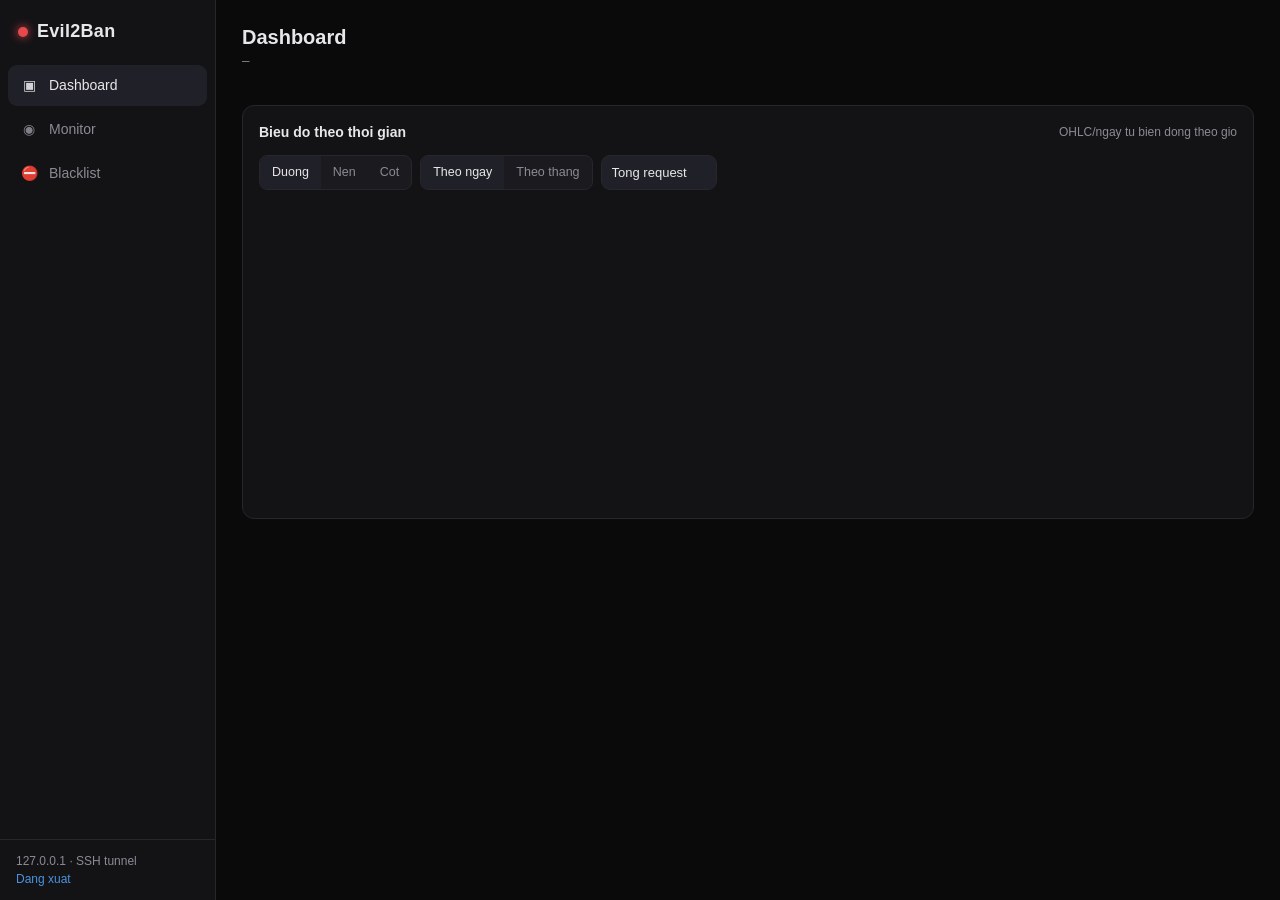
==== src/evil2ban/static/index.html @ d13e17ee "Evil2Ban 1.0.0 — phat hien & chan brute-force/scan, dashboard localhost Kien truc SOLID/OOP: - core:" ====
<!doctype html>
<html lang="vi">
<head>
<meta charset="utf-8">
<meta name="viewport" content="width=device-width,initial-scale=1">
<title>Evil2Ban</title>
<link rel="icon" href="data:image/svg+xml,<svg xmlns='http://www.w3.org/2000/svg' viewBox='0 0 100 100'><circle cx='50' cy='50' r='42' fill='%23e5484d'/></svg>">
<link rel="stylesheet" href="css/style.css">
</head>
<body>
<div id="app">
  <!-- sidebar -->
  <aside class="sidebar">
    <div class="brand"><span class="dot"></span><span>Evil2Ban</span></div>
    <nav class="nav">
      <button data-v="dashboard" class="active"><span class="ico">▣</span><span class="txt">Dashboard</span></button>
      <button data-v="monitor"><span class="ico">◉</span><span class="txt">Monitor</span></button>
      <button data-v="blacklist"><span class="ico">⛔</span><span class="txt">Blacklist</span></button>
    </nav>
    <div class="side-foot">
      <div>127.0.0.1 · SSH tunnel</div>
      <button id="logout">Dang xuat</button>
    </div>
  </aside>

  <!-- main -->
  <main class="main">
    <div class="topbar">
      <div>
        <h1 id="title">Dashboard</h1>
        <div class="meta" id="meta">—</div>
      </div>
    </div>

    <!-- DASHBOARD -->
    <section id="view-dashboard" class="view">
      <div class="grid stats" id="stats"></div>
      <div class="card" style="margin-top:16px">
        <div class="panel-title">Bieu do theo thoi gian
          <span class="hint">OHLC/ngay tu bien dong theo gio</span>
        </div>
        <div class="chart-controls">
          <div class="seg" id="chart-type">
            <button data-t="line" class="active">Duong</button>
            <button data-t="candles">Nen</button>
            <button data-t="bars">Cot</button>
          </div>
          <div class="seg" id="chart-gran">
            <button data-g="daily" class="active">Theo ngay</button>
            <button data-g="monthly">Theo thang</button>
          </div>
          <select id="chart-metric" class="btn" style="padding:7px 10px">
            <option value="requests">Tong request</option>
            <option value="errors404">Loi 404</option>
            <option value="scanners">Scanner</option>
            <option value="ssh_failed">SSH brute-force</option>
            <option value="bans">So IP bi chan</option>
          </select>
        </div>
        <div class="chart-wrap"><canvas id="chart"></canvas></div>
      </div>
    </section>

    <!-- MONITOR -->
    <section id="view-monitor" class="view hidden">
      <div class="grid" style="grid-template-columns:1fr 1fr">
        <div class="card"><div class="panel-title">SSH brute-force (6h)</div><div id="mon-ssh"></div></div>
        <div class="card"><div class="panel-title">User bi thu nhieu nhat</div><div id="mon-users"></div></div>
        <div class="card"><div class="panel-title">Top traffic (IP that, ngoai CF)</div><div id="mon-traffic"></div></div>
        <div class="card"><div class="panel-title">Top User-Agent</div><div id="mon-ua"></div></div>
      </div>
      <div class="card" style="margin-top:14px">
        <div class="panel-title">Phan loai</div>
        <div style="margin-bottom:10px">Thiet bi: <span id="mon-dev"></span></div>
        <div>Status: <span id="mon-status"></span></div>
      </div>
      <div class="card" style="margin-top:14px"><div class="panel-title">Nhat ky su kien</div><div id="mon-events"></div></div>
    </section>

    <!-- BLACKLIST -->
    <section id="view-blacklist" class="view hidden">
      <div class="card">
        <div class="panel-title">IP dang bi chan (fail2ban)</div>
        <div class="toolbar">
          <div class="search"><input type="text" id="bl-search" placeholder="Tim IP hoac quoc gia…"></div>
        </div>
        <div class="bulkbar" id="bl-bulk"></div>
        <div id="bl-table"></div>
        <div class="pager" id="bl-pager"></div>
      </div>

      <div class="card" style="margin-top:14px">
        <div class="panel-title">IP nghi van (chua chan) — co the chan nhanh</div>
        <div class="bulkbar" id="su-bulk"></div>
        <div id="su-table"></div>
      </div>

      <div class="card" style="margin-top:14px">
        <div class="panel-title">Whitelist (khong bao gio bi chan)
          <span class="hint">owner + dai Cloudflare</span></div>
        <div class="toolbar">
          <div class="search"><input type="text" id="wl-input" placeholder="Them IP hoac CIDR cua ban…"></div>
          <button class="btn primary" id="wl-add">Them</button>
        </div>
        <div id="wl-table"></div>
      </div>
    </section>
  </main>
</div>

<!-- login -->
<div id="login" class="login-mask hidden">
  <form class="login-box" id="login-form">
    <h2><span class="dot" style="width:12px;height:12px;border-radius:50%;background:var(--accent);display:inline-block"></span> Evil2Ban</h2>
    <p>Dang nhap de quan ly</p>
    <label>Tai khoan</label>
    <input type="text" id="lg-user" autocomplete="username">
    <label>Mat khau</label>
    <input type="password" id="lg-pass" autocomplete="current-password">
    <div class="login-err" id="lg-err"></div>
    <div class="row">
      <button type="button" class="side-foot" id="lg-reset" style="all:unset;cursor:pointer;color:var(--accent2);font-size:12.5px">Quen mat khau?</button>
      <button type="submit" class="btn primary">Dang nhap</button>
    </div>
  </form>
</div>

<script src="js/charts.js"></script>
<script src="js/app.js"></script>
</body>
</html>
---- src/evil2ban/static/css/style.css ----
/* Evil2Ban — dashboard localhost. Dark, shadcn-style. Khong phu thuoc CDN. */
:root{
  --bg:#0a0a0b; --panel:#131316; --panel2:#1a1a1f; --border:#26262c;
  --fg:#e7e7ea; --muted:#8b8b94; --accent:#e5484d; --accent2:#4993e0;
  --ok:#30a46c; --warn:#f5a524; --chip:#202028;
  --radius:12px; --mono:ui-monospace,SFMono-Regular,Menlo,Consolas,monospace;
}
*{box-sizing:border-box}
html,body{margin:0;height:100%}
body{background:var(--bg);color:var(--fg);
  font:14px/1.5 -apple-system,BlinkMacSystemFont,"Segoe UI",Roboto,Helvetica,Arial,sans-serif}
a{color:var(--accent2);text-decoration:none}
.hidden{display:none!important}

/* ---------- layout ---------- */
#app{display:flex;min-height:100vh}
.sidebar{width:216px;background:var(--panel);border-right:1px solid var(--border);
  display:flex;flex-direction:column;position:sticky;top:0;height:100vh}
.brand{padding:18px 18px 12px;font-weight:700;font-size:18px;letter-spacing:.3px;
  display:flex;align-items:center;gap:9px}
.brand .dot{width:10px;height:10px;border-radius:50%;background:var(--accent);
  box-shadow:0 0 10px var(--accent)}
.nav{padding:8px;display:flex;flex-direction:column;gap:3px;flex:1}
.nav button{all:unset;cursor:pointer;display:flex;align-items:center;gap:11px;
  padding:10px 12px;border-radius:9px;color:var(--muted);font-weight:500}
.nav button:hover{background:var(--panel2);color:var(--fg)}
.nav button.active{background:var(--chip);color:var(--fg)}
.nav .ico{width:18px;text-align:center;opacity:.9}
.side-foot{padding:12px 16px;border-top:1px solid var(--border);
  font-size:12px;color:var(--muted)}
.side-foot button{all:unset;cursor:pointer;color:var(--accent2);font-size:12px}

.main{flex:1;min-width:0;padding:22px 26px 60px}
.topbar{display:flex;align-items:center;justify-content:space-between;
  margin-bottom:18px;flex-wrap:wrap;gap:10px}
.topbar h1{font-size:20px;margin:0;font-weight:650}
.topbar .meta{color:var(--muted);font-size:12.5px;font-family:var(--mono)}
.btn{all:unset;cursor:pointer;background:var(--chip);border:1px solid var(--border);
  padding:7px 13px;border-radius:9px;color:var(--fg);font-size:13px;font-weight:500}
.btn:hover{border-color:#3a3a44}
.btn.primary{background:var(--accent);border-color:var(--accent);color:#fff}
.btn.danger{background:#2a1416;border-color:#5a2227;color:#ff9b9f}
.btn.ok{background:#102a1d;border-color:#1f5a3c;color:#7fe0ad}
.btn:disabled{opacity:.45;cursor:not-allowed}
.btn.sm{padding:4px 9px;font-size:12px}

/* ---------- cards ---------- */
.grid{display:grid;gap:14px}
.stats{grid-template-columns:repeat(auto-fit,minmax(150px,1fr))}
.card{background:var(--panel);border:1px solid var(--border);border-radius:var(--radius);
  padding:16px}
.stat .label{color:var(--muted);font-size:12px;text-transform:uppercase;
  letter-spacing:.5px}
.stat .value{font-size:28px;font-weight:700;margin-top:6px;font-family:var(--mono)}
.stat .sub{color:var(--muted);font-size:12px;margin-top:2px}
.stat.alert .value{color:var(--accent)}
.stat.warn .value{color:var(--warn)}

.panel-title{font-weight:600;font-size:14px;margin:0 0 12px;display:flex;
  align-items:center;justify-content:space-between;gap:10px}
.panel-title .hint{color:var(--muted);font-weight:400;font-size:12px}

/* ---------- charts ---------- */
.chart-controls{display:flex;gap:8px;flex-wrap:wrap;margin-bottom:12px}
.seg{display:inline-flex;background:var(--panel2);border:1px solid var(--border);
  border-radius:8px;overflow:hidden}
.seg button{all:unset;cursor:pointer;padding:6px 12px;font-size:12.5px;color:var(--muted)}
.seg button.active{background:var(--chip);color:var(--fg)}
.chart-wrap{position:relative;width:100%;height:300px}
canvas{display:block;width:100%;height:100%}
.chart-tip{position:absolute;pointer-events:none;background:#000d;border:1px solid var(--border);
  padding:6px 9px;border-radius:7px;font-size:12px;font-family:var(--mono);
  color:var(--fg);transform:translate(-50%,-115%);white-space:nowrap;z-index:5}

/* ---------- tables ---------- */
.toolbar{display:flex;gap:10px;align-items:center;margin-bottom:12px;flex-wrap:wrap}
.search{flex:1;min-width:180px}
input[type=text],input[type=password]{all:unset;background:var(--panel2);
  border:1px solid var(--border);border-radius:9px;padding:8px 12px;color:var(--fg);
  width:100%;font-size:13px}
input:focus{border-color:var(--accent2)}
table{width:100%;border-collapse:collapse;font-size:13px}
th,td{text-align:left;padding:9px 10px;border-bottom:1px solid var(--border)}
th{color:var(--muted);font-weight:600;font-size:11.5px;text-transform:uppercase;
  letter-spacing:.4px;position:sticky;top:0;background:var(--panel)}
tbody tr:hover{background:var(--panel2)}
td.ip{font-family:var(--mono)}
.tag{display:inline-block;padding:2px 8px;border-radius:20px;font-size:11px;
  background:var(--chip);color:var(--muted)}
.tag.red{background:#2a1416;color:#ff9b9f}
.tag.grn{background:#102a1d;color:#7fe0ad}
.tag.cf{background:#2a2410;color:#f5c872}
.pager{display:flex;gap:8px;align-items:center;justify-content:flex-end;
  margin-top:12px;color:var(--muted);font-size:13px}
.checkbox{width:16px;height:16px;accent-color:var(--accent)}
.bulkbar{display:flex;gap:9px;align-items:center;padding:10px 12px;background:var(--panel2);
  border:1px solid var(--border);border-radius:9px;margin-bottom:12px}

/* ---------- login ---------- */
.login-mask{position:fixed;inset:0;background:#060607ee;display:flex;
  align-items:center;justify-content:center;z-index:50}
.login-box{width:340px;background:var(--panel);border:1px solid var(--border);
  border-radius:16px;padding:26px}
.login-box h2{margin:0 0 4px;display:flex;align-items:center;gap:9px}
.login-box p{color:var(--muted);margin:0 0 18px;font-size:13px}
.login-box label{display:block;color:var(--muted);font-size:12px;margin:12px 0 5px}
.login-err{color:var(--accent);font-size:12.5px;margin-top:10px;min-height:16px}
.login-box .row{display:flex;justify-content:space-between;align-items:center;margin-top:18px}
.toast{position:fixed;right:20px;bottom:20px;background:var(--panel);
  border:1px solid var(--border);border-left:3px solid var(--ok);border-radius:10px;
  padding:12px 16px;z-index:60;max-width:360px;font-size:13px;box-shadow:0 8px 30px #000a}
.toast.err{border-left-color:var(--accent)}
@media(max-width:760px){
  .sidebar{width:60px}.brand span,.nav button span.txt,.side-foot{display:none}
  .main{padding:16px}
}
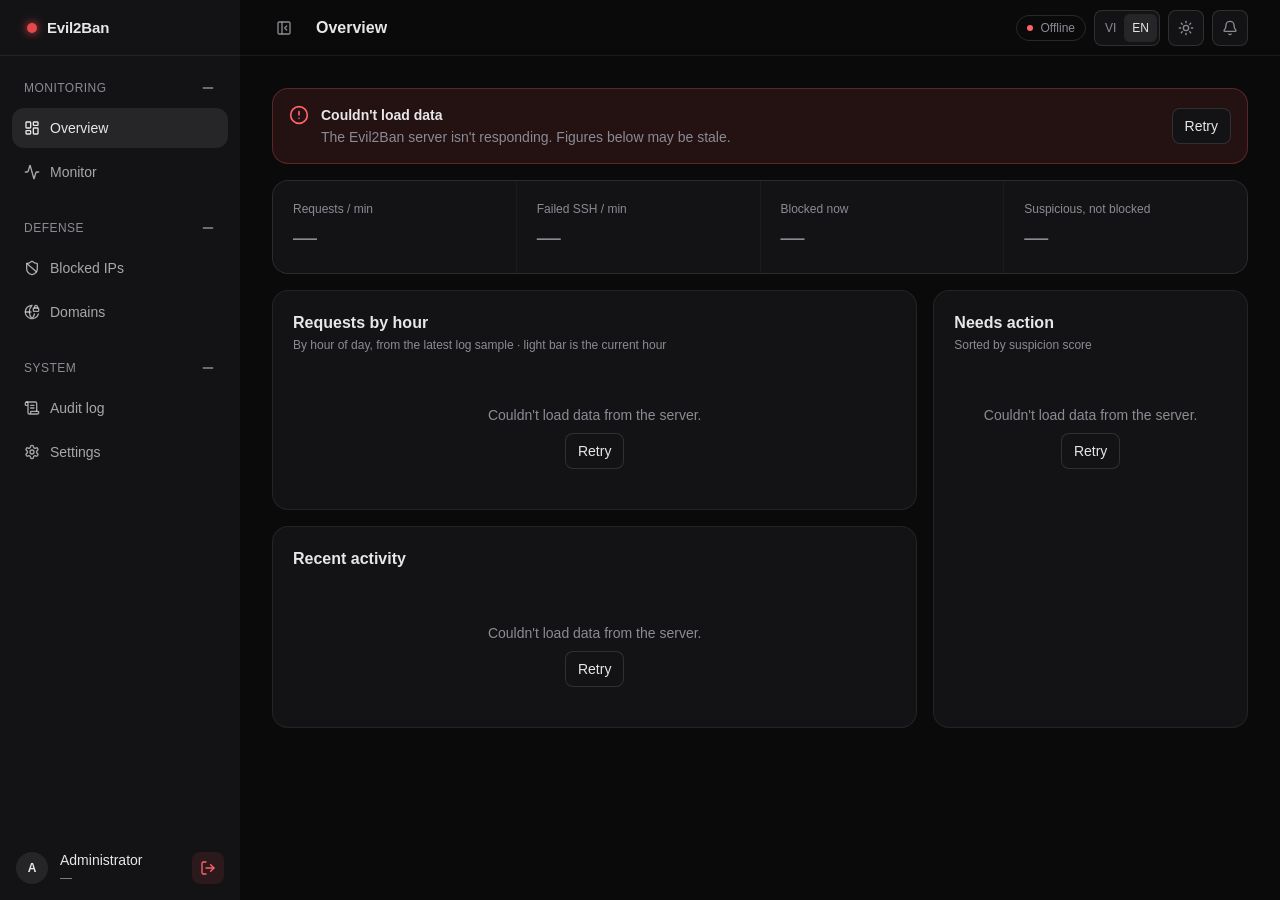
==== commit 1aec5874: "Evil2Ban 1.2.0 — giao dien moi, realtime, DomainGate, chan tang web, GeoIP Giao dien (shadcn toi/san" ====
--- a/src/evil2ban/static/index.html
+++ b/src/evil2ban/static/index.html
@@ -5,127 +5,110 @@
 <meta name="viewport" content="width=device-width,initial-scale=1">
 <title>Evil2Ban</title>
 <link rel="icon" href="data:image/svg+xml,<svg xmlns='http://www.w3.org/2000/svg' viewBox='0 0 100 100'><circle cx='50' cy='50' r='42' fill='%23e5484d'/></svg>">
-<link rel="stylesheet" href="css/style.css">
+<script>
+  // đặt sáng/tối trước khi vẽ để không chớp màu
+  (function () {
+    var m = "dark"; try { m = localStorage.getItem("e2b_theme") || "dark"; } catch (e) { }
+    if (m === "system") m = matchMedia("(prefers-color-scheme: light)").matches ? "light" : "dark";
+    document.documentElement.dataset.theme = m;
+  })();
+</script>
+<link rel="stylesheet" href="css/style.css?v=1.2.2">
 </head>
 <body>
-<div id="app">
-  <!-- sidebar -->
-  <aside class="sidebar">
-    <div class="brand"><span class="dot"></span><span>Evil2Ban</span></div>
-    <nav class="nav">
-      <button data-v="dashboard" class="active"><span class="ico">▣</span><span class="txt">Dashboard</span></button>
-      <button data-v="monitor"><span class="ico">◉</span><span class="txt">Monitor</span></button>
-      <button data-v="blacklist"><span class="ico">⛔</span><span class="txt">Blacklist</span></button>
-    </nav>
-    <div class="side-foot">
-      <div>127.0.0.1 · SSH tunnel</div>
-      <button id="logout">Dang xuat</button>
+
+<!-- ĐĂNG NHẬP -->
+<div id="login" class="login hidden">
+  <div class="login-card">
+    <div class="login-brand">
+      <span class="logo-tile"><span class="logo-dot"></span></span>
+      <span class="login-name">Evil2Ban</span>
+      <p data-i18n="login.subtitle"></p>
+    </div>
+    <form class="form" id="login-form" novalidate>
+      <div class="field">
+        <label for="lg-user" data-i18n="login.user"></label>
+        <input class="input" type="text" id="lg-user" data-i18n-ph="login.userPh" autocomplete="username" autocapitalize="none" spellcheck="false">
+      </div>
+      <div class="field">
+        <div class="field-row">
+          <label for="lg-pass" data-i18n="login.pass"></label>
+          <button type="button" class="link" id="lg-reset" data-i18n="login.forgot"></button>
+        </div>
+        <div class="input-wrap">
+          <input class="input" type="password" id="lg-pass" placeholder="••••••••" autocomplete="current-password">
+          <button type="button" class="eye" id="lg-eye"></button>
+        </div>
+        <p class="field-err hidden" id="lg-err" role="alert"></p>
+      </div>
+      <button type="submit" class="btn btn-primary btn-block" id="lg-submit" data-i18n="login.submit"></button>
+    </form>
+    <div class="login-foot">
+      <p id="lg-foot"></p>
+      <div class="lang-seg" style="display:inline-flex;margin-top:12px" data-lang-seg>
+        <button type="button" data-lang="vi">VI</button><button type="button" data-lang="en">EN</button>
+      </div>
+    </div>
+  </div>
+</div>
+
+<!-- APP -->
+<div id="app" class="app hidden">
+  <aside class="sidebar" id="sidebar">
+    <div class="sb-head">
+      <span class="logo-dot"></span>
+      <span class="sb-name sb-fade">Evil2Ban</span>
+      <span class="sb-ver sb-fade" id="sb-ver"></span>
+    </div>
+    <nav class="sb-nav" id="sb-nav"></nav>
+    <div class="sb-foot">
+      <div class="account">
+        <span class="avatar" id="acc-avatar">A</span>
+        <div class="acc-text sb-fade">
+          <p class="acc-name trunc" id="acc-name"></p>
+          <p class="acc-host trunc" id="acc-host">—</p>
+        </div>
+        <button type="button" class="logout sb-fade" id="logout" data-sb-hide data-i18n-title="logout"><span data-icon="log-out"></span></button>
+      </div>
     </div>
   </aside>
+  <div class="overlay" id="overlay"></div>
 
-  <!-- main -->
-  <main class="main">
-    <div class="topbar">
-      <div>
-        <h1 id="title">Dashboard</h1>
-        <div class="meta" id="meta">—</div>
+  <div class="content">
+    <header class="topbar">
+      <button type="button" class="burger" id="burger"><span data-icon="menu" data-cls="ico-5"></span></button>
+      <button type="button" class="sb-toggle" id="sb-toggle"></button>
+      <h1 class="trunc" id="title"></h1>
+      <div class="top-right">
+        <span class="live-chip off" id="live-chip"><span class="live-dot"></span><span id="live-text"></span></span>
+        <div class="lang-seg" data-lang-seg><button type="button" data-lang="vi">VI</button><button type="button" data-lang="en">EN</button></div>
+        <button type="button" class="icon-btn" id="theme-btn"></button>
+        <div class="bell-wrap" id="bell-wrap">
+          <button type="button" class="icon-btn" id="bell-btn" aria-haspopup="true" aria-expanded="false"><span data-icon="bell"></span><span class="bell-badge hidden" id="bell-badge">0</span></button>
+          <div class="pop pop-alerts hidden" id="bell-pop"></div>
+        </div>
       </div>
-    </div>
-
-    <!-- DASHBOARD -->
-    <section id="view-dashboard" class="view">
-      <div class="grid stats" id="stats"></div>
-      <div class="card" style="margin-top:16px">
-        <div class="panel-title">Bieu do theo thoi gian
-          <span class="hint">OHLC/ngay tu bien dong theo gio</span>
-        </div>
-        <div class="chart-controls">
-          <div class="seg" id="chart-type">
-            <button data-t="line" class="active">Duong</button>
-            <button data-t="candles">Nen</button>
-            <button data-t="bars">Cot</button>
-          </div>
-          <div class="seg" id="chart-gran">
-            <button data-g="daily" class="active">Theo ngay</button>
-            <button data-g="monthly">Theo thang</button>
-          </div>
-          <select id="chart-metric" class="btn" style="padding:7px 10px">
-            <option value="requests">Tong request</option>
-            <option value="errors404">Loi 404</option>
-            <option value="scanners">Scanner</option>
-            <option value="ssh_failed">SSH brute-force</option>
-            <option value="bans">So IP bi chan</option>
-          </select>
-        </div>
-        <div class="chart-wrap"><canvas id="chart"></canvas></div>
+    </header>
+    <main class="main">
+      <div class="page">
+        <section class="view" id="view-dashboard"></section>
+        <section class="view hidden" id="view-monitor"></section>
+        <section class="view hidden" id="view-blacklist">
+          <div class="toolbar" id="bl-toolbar"></div>
+          <div class="cf-note" id="bl-note"></div>
+          <div id="bl-card"></div>
+        </section>
+        <section class="view hidden" id="view-domains"></section>
+        <section class="view hidden" id="view-audit"></section>
+        <section class="view hidden" id="view-settings"></section>
       </div>
-    </section>
-
-    <!-- MONITOR -->
-    <section id="view-monitor" class="view hidden">
-      <div class="grid" style="grid-template-columns:1fr 1fr">
-        <div class="card"><div class="panel-title">SSH brute-force (6h)</div><div id="mon-ssh"></div></div>
-        <div class="card"><div class="panel-title">User bi thu nhieu nhat</div><div id="mon-users"></div></div>
-        <div class="card"><div class="panel-title">Top traffic (IP that, ngoai CF)</div><div id="mon-traffic"></div></div>
-        <div class="card"><div class="panel-title">Top User-Agent</div><div id="mon-ua"></div></div>
-      </div>
-      <div class="card" style="margin-top:14px">
-        <div class="panel-title">Phan loai</div>
-        <div style="margin-bottom:10px">Thiet bi: <span id="mon-dev"></span></div>
-        <div>Status: <span id="mon-status"></span></div>
-      </div>
-      <div class="card" style="margin-top:14px"><div class="panel-title">Nhat ky su kien</div><div id="mon-events"></div></div>
-    </section>
-
-    <!-- BLACKLIST -->
-    <section id="view-blacklist" class="view hidden">
-      <div class="card">
-        <div class="panel-title">IP dang bi chan (fail2ban)</div>
-        <div class="toolbar">
-          <div class="search"><input type="text" id="bl-search" placeholder="Tim IP hoac quoc gia…"></div>
-        </div>
-        <div class="bulkbar" id="bl-bulk"></div>
-        <div id="bl-table"></div>
-        <div class="pager" id="bl-pager"></div>
-      </div>
-
-      <div class="card" style="margin-top:14px">
-        <div class="panel-title">IP nghi van (chua chan) — co the chan nhanh</div>
-        <div class="bulkbar" id="su-bulk"></div>
-        <div id="su-table"></div>
-      </div>
-
-      <div class="card" style="margin-top:14px">
-        <div class="panel-title">Whitelist (khong bao gio bi chan)
-          <span class="hint">owner + dai Cloudflare</span></div>
-        <div class="toolbar">
-          <div class="search"><input type="text" id="wl-input" placeholder="Them IP hoac CIDR cua ban…"></div>
-          <button class="btn primary" id="wl-add">Them</button>
-        </div>
-        <div id="wl-table"></div>
-      </div>
-    </section>
-  </main>
+    </main>
+  </div>
 </div>
 
-<!-- login -->
-<div id="login" class="login-mask hidden">
-  <form class="login-box" id="login-form">
-    <h2><span class="dot" style="width:12px;height:12px;border-radius:50%;background:var(--accent);display:inline-block"></span> Evil2Ban</h2>
-    <p>Dang nhap de quan ly</p>
-    <label>Tai khoan</label>
-    <input type="text" id="lg-user" autocomplete="username">
-    <label>Mat khau</label>
-    <input type="password" id="lg-pass" autocomplete="current-password">
-    <div class="login-err" id="lg-err"></div>
-    <div class="row">
-      <button type="button" class="side-foot" id="lg-reset" style="all:unset;cursor:pointer;color:var(--accent2);font-size:12.5px">Quen mat khau?</button>
-      <button type="submit" class="btn primary">Dang nhap</button>
-    </div>
-  </form>
-</div>
-
-<script src="js/charts.js"></script>
-<script src="js/app.js"></script>
+<script src="vendor/sweetalert2.min.js?v=11.14.5"></script>
+<script src="js/icons.js?v=1.2.2"></script>
+<script src="js/i18n.js?v=1.2.2"></script>
+<script src="js/app.js?v=1.2.2"></script>
 </body>
 </html>
--- a/src/evil2ban/static/css/style.css
+++ b/src/evil2ban/static/css/style.css
@@ -1,116 +1,636 @@
-/* Evil2Ban — dashboard localhost. Dark, shadcn-style. Khong phu thuoc CDN. */
-:root{
-  --bg:#0a0a0b; --panel:#131316; --panel2:#1a1a1f; --border:#26262c;
-  --fg:#e7e7ea; --muted:#8b8b94; --accent:#e5484d; --accent2:#4993e0;
-  --ok:#30a46c; --warn:#f5a524; --chip:#202028;
-  --radius:12px; --mono:ui-monospace,SFMono-Regular,Menlo,Consolas,monospace;
-}
-*{box-sizing:border-box}
-html,body{margin:0;height:100%}
-body{background:var(--bg);color:var(--fg);
-  font:14px/1.5 -apple-system,BlinkMacSystemFont,"Segoe UI",Roboto,Helvetica,Arial,sans-serif}
-a{color:var(--accent2);text-decoration:none}
-.hidden{display:none!important}
-
-/* ---------- layout ---------- */
-#app{display:flex;min-height:100vh}
-.sidebar{width:216px;background:var(--panel);border-right:1px solid var(--border);
-  display:flex;flex-direction:column;position:sticky;top:0;height:100vh}
-.brand{padding:18px 18px 12px;font-weight:700;font-size:18px;letter-spacing:.3px;
-  display:flex;align-items:center;gap:9px}
-.brand .dot{width:10px;height:10px;border-radius:50%;background:var(--accent);
-  box-shadow:0 0 10px var(--accent)}
-.nav{padding:8px;display:flex;flex-direction:column;gap:3px;flex:1}
-.nav button{all:unset;cursor:pointer;display:flex;align-items:center;gap:11px;
-  padding:10px 12px;border-radius:9px;color:var(--muted);font-weight:500}
-.nav button:hover{background:var(--panel2);color:var(--fg)}
-.nav button.active{background:var(--chip);color:var(--fg)}
-.nav .ico{width:18px;text-align:center;opacity:.9}
-.side-foot{padding:12px 16px;border-top:1px solid var(--border);
-  font-size:12px;color:var(--muted)}
-.side-foot button{all:unset;cursor:pointer;color:var(--accent2);font-size:12px}
-
-.main{flex:1;min-width:0;padding:22px 26px 60px}
-.topbar{display:flex;align-items:center;justify-content:space-between;
-  margin-bottom:18px;flex-wrap:wrap;gap:10px}
-.topbar h1{font-size:20px;margin:0;font-weight:650}
-.topbar .meta{color:var(--muted);font-size:12.5px;font-family:var(--mono)}
-.btn{all:unset;cursor:pointer;background:var(--chip);border:1px solid var(--border);
-  padding:7px 13px;border-radius:9px;color:var(--fg);font-size:13px;font-weight:500}
-.btn:hover{border-color:#3a3a44}
-.btn.primary{background:var(--accent);border-color:var(--accent);color:#fff}
-.btn.danger{background:#2a1416;border-color:#5a2227;color:#ff9b9f}
-.btn.ok{background:#102a1d;border-color:#1f5a3c;color:#7fe0ad}
-.btn:disabled{opacity:.45;cursor:not-allowed}
-.btn.sm{padding:4px 9px;font-size:12px}
-
-/* ---------- cards ---------- */
-.grid{display:grid;gap:14px}
-.stats{grid-template-columns:repeat(auto-fit,minmax(150px,1fr))}
-.card{background:var(--panel);border:1px solid var(--border);border-radius:var(--radius);
-  padding:16px}
-.stat .label{color:var(--muted);font-size:12px;text-transform:uppercase;
-  letter-spacing:.5px}
-.stat .value{font-size:28px;font-weight:700;margin-top:6px;font-family:var(--mono)}
-.stat .sub{color:var(--muted);font-size:12px;margin-top:2px}
-.stat.alert .value{color:var(--accent)}
-.stat.warn .value{color:var(--warn)}
-
-.panel-title{font-weight:600;font-size:14px;margin:0 0 12px;display:flex;
-  align-items:center;justify-content:space-between;gap:10px}
-.panel-title .hint{color:var(--muted);font-weight:400;font-size:12px}
-
-/* ---------- charts ---------- */
-.chart-controls{display:flex;gap:8px;flex-wrap:wrap;margin-bottom:12px}
-.seg{display:inline-flex;background:var(--panel2);border:1px solid var(--border);
-  border-radius:8px;overflow:hidden}
-.seg button{all:unset;cursor:pointer;padding:6px 12px;font-size:12.5px;color:var(--muted)}
-.seg button.active{background:var(--chip);color:var(--fg)}
-.chart-wrap{position:relative;width:100%;height:300px}
-canvas{display:block;width:100%;height:100%}
-.chart-tip{position:absolute;pointer-events:none;background:#000d;border:1px solid var(--border);
-  padding:6px 9px;border-radius:7px;font-size:12px;font-family:var(--mono);
-  color:var(--fg);transform:translate(-50%,-115%);white-space:nowrap;z-index:5}
-
-/* ---------- tables ---------- */
-.toolbar{display:flex;gap:10px;align-items:center;margin-bottom:12px;flex-wrap:wrap}
-.search{flex:1;min-width:180px}
-input[type=text],input[type=password]{all:unset;background:var(--panel2);
-  border:1px solid var(--border);border-radius:9px;padding:8px 12px;color:var(--fg);
-  width:100%;font-size:13px}
-input:focus{border-color:var(--accent2)}
-table{width:100%;border-collapse:collapse;font-size:13px}
-th,td{text-align:left;padding:9px 10px;border-bottom:1px solid var(--border)}
-th{color:var(--muted);font-weight:600;font-size:11.5px;text-transform:uppercase;
-  letter-spacing:.4px;position:sticky;top:0;background:var(--panel)}
-tbody tr:hover{background:var(--panel2)}
-td.ip{font-family:var(--mono)}
-.tag{display:inline-block;padding:2px 8px;border-radius:20px;font-size:11px;
-  background:var(--chip);color:var(--muted)}
-.tag.red{background:#2a1416;color:#ff9b9f}
-.tag.grn{background:#102a1d;color:#7fe0ad}
-.tag.cf{background:#2a2410;color:#f5c872}
-.pager{display:flex;gap:8px;align-items:center;justify-content:flex-end;
-  margin-top:12px;color:var(--muted);font-size:13px}
-.checkbox{width:16px;height:16px;accent-color:var(--accent)}
-.bulkbar{display:flex;gap:9px;align-items:center;padding:10px 12px;background:var(--panel2);
-  border:1px solid var(--border);border-radius:9px;margin-bottom:12px}
-
-/* ---------- login ---------- */
-.login-mask{position:fixed;inset:0;background:#060607ee;display:flex;
-  align-items:center;justify-content:center;z-index:50}
-.login-box{width:340px;background:var(--panel);border:1px solid var(--border);
-  border-radius:16px;padding:26px}
-.login-box h2{margin:0 0 4px;display:flex;align-items:center;gap:9px}
-.login-box p{color:var(--muted);margin:0 0 18px;font-size:13px}
-.login-box label{display:block;color:var(--muted);font-size:12px;margin:12px 0 5px}
-.login-err{color:var(--accent);font-size:12.5px;margin-top:10px;min-height:16px}
-.login-box .row{display:flex;justify-content:space-between;align-items:center;margin-top:18px}
-.toast{position:fixed;right:20px;bottom:20px;background:var(--panel);
-  border:1px solid var(--border);border-left:3px solid var(--ok);border-radius:10px;
-  padding:12px 16px;z-index:60;max-width:360px;font-size:13px;box-shadow:0 8px 30px #000a}
-.toast.err{border-left-color:var(--accent)}
-@media(max-width:760px){
-  .sidebar{width:60px}.brand span,.nav button span.txt,.side-foot{display:none}
-  .main{padding:16px}
-}
+/* Evil2Ban — dashboard. Tối, dáng shadcn. Không phụ thuộc CDN. */
+
+/* ===== TOKEN — đổi thương hiệu ở đây. Ngoài khối này không có mã màu nào khác. ===== */
+:root {
+  --app-font: -apple-system, BlinkMacSystemFont, "Segoe UI", Roboto, "Helvetica Neue", Arial, sans-serif;
+  --mono: ui-monospace, SFMono-Regular, Menlo, Consolas, monospace;
+
+  --primary: #ececef;            /* nút chính: gần trắng, chữ tối */
+  --primary-hover: #d4d4d8;
+  --primary-foreground: #0a0a0b;
+
+  --background: #0a0a0b;         /* nền trang */
+  --surface: #131316;            /* card, sidebar */
+  --surface-2: #1a1a1f;          /* lớp nổi */
+  --foreground: #e7e7ea;         /* chữ chính */
+  --muted: #8b8b94;              /* chữ phụ */
+  --border: rgb(255 255 255 / .07);
+  --border-strong: rgb(255 255 255 / .12);
+
+  --secondary: rgb(255 255 255 / .08);
+  --item-hover: rgb(255 255 255 / .045);
+  --button-hover: rgb(255 255 255 / .06);
+  --surface-hover: rgb(255 255 255 / .03);
+  --row-hover: rgb(255 255 255 / .04);
+  --fill-soft: rgb(255 255 255 / .06);
+
+  --brand: #e5484d;              /* chấm logo; vai "nguy hiểm": chặn, đăng xuất */
+  --danger: #ff6369;
+  --danger-bg: rgb(229 72 77 / .12);
+  --danger-bg-hover: rgb(229 72 77 / .18);
+  --warning: #f5a524;
+  --warning-bg: rgb(245 165 36 / .1);
+  --success: #3dd68c;
+  --success-bg: rgb(48 164 108 / .12);
+
+  --link: #4993e0;
+  --chart-fill: #4993e0;
+  --border-focus: #4993e0;
+  --ring-focus: rgb(73 147 224 / .25);
+
+  --overlay: rgb(0 0 0 / .5);
+  --shadow-pop: 0 12px 40px rgb(0 0 0 / .55);
+  --nav-fg: rgb(231 231 234 / .7);
+  color-scheme: dark;
+}
+/* Giao diện sáng: chỉ đổi token, mọi khối tự theo */
+:root[data-theme="light"] {
+  --primary: #18181b; --primary-hover: #2e2e33; --primary-foreground: #ffffff;
+  --background: #f4f4f6; --surface: #ffffff; --surface-2: #ffffff;
+  --foreground: #1f1f23; --muted: #6b6b74;
+  --border: #ececef; --border-strong: #e1e1e6;
+  --secondary: #ececf0; --item-hover: #f2f2f5; --button-hover: #f4f4f6; --surface-hover: #f8f8fa;
+  --row-hover: rgb(0 0 0 / .025); --fill-soft: rgb(0 0 0 / .06);
+  --danger: #be123c; --danger-bg: rgb(244 63 94 / .1); --danger-bg-hover: rgb(244 63 94 / .16);
+  --warning: #b45309; --warning-bg: rgb(245 158 11 / .12);
+  --success: #047857; --success-bg: rgb(16 185 129 / .12);
+  --link: #2f6fb8; --ring-focus: rgb(73 147 224 / .2);
+  --overlay: rgb(0 0 0 / .15); --shadow-pop: 0 12px 40px rgb(0 0 0 / .12);
+  --nav-fg: rgb(31 31 35 / .7);
+  color-scheme: light;
+}
+/* ===================================================== */
+
+*, *::before, *::after { box-sizing: border-box; }
+html, body { margin: 0; }
+body {
+  background: var(--background); color: var(--foreground);
+  font: 14px/20px var(--app-font); -webkit-font-smoothing: antialiased;
+}
+button, input { font: inherit; color: inherit; }
+a { color: inherit; text-decoration: none; }
+p, h1, h2 { margin: 0; }
+.hidden { display: none !important; }
+.mono { font-family: var(--mono); font-size: 13px; color: var(--foreground); }
+.muted { color: var(--muted); }
+.tnum { font-variant-numeric: tabular-nums; }
+.trunc { overflow: hidden; text-overflow: ellipsis; white-space: nowrap; }
+.ico { width: 16px; height: 16px; flex-shrink: 0; }
+.ico-5 { width: 20px; height: 20px; }
+
+/* Thanh cuộn tự ẩn: đứng yên không thấy, rê vào mới hiện 4px */
+* { --scrollbar-thumb: transparent; }
+*:hover { --scrollbar-thumb: color-mix(in srgb, var(--foreground) 16%, transparent); }
+::-webkit-scrollbar { width: 4px; height: 4px; }
+::-webkit-scrollbar-track { background: transparent; }
+::-webkit-scrollbar-thumb { background: var(--scrollbar-thumb); border-radius: 9999px; }
+::-webkit-scrollbar-thumb:hover { background: color-mix(in srgb, var(--foreground) 40%, transparent); }
+@supports not selector(::-webkit-scrollbar) {
+  * { scrollbar-width: thin; scrollbar-color: transparent transparent; }
+  *:hover { scrollbar-color: color-mix(in srgb, var(--foreground) 18%, transparent) transparent; }
+}
+
+/* ---------- Nút: bốn dạng ---------- */
+.btn {
+  display: inline-flex; align-items: center; justify-content: center; gap: 8px;
+  min-height: 40px; padding: 8px 16px; border: 0; border-radius: 12px;
+  background: none; font-size: 14px; line-height: 20px; font-weight: 500;
+  white-space: nowrap; cursor: pointer; outline: none;
+  transition: background-color .15s, color .15s;
+}
+.btn:disabled { opacity: .5; cursor: not-allowed; }
+.btn-outline { border: 1px solid var(--border-strong); background: var(--surface); color: var(--foreground); }
+.btn-outline:hover { background: linear-gradient(var(--button-hover), var(--button-hover)), var(--surface); }
+.btn-primary { background: var(--primary); color: var(--primary-foreground); }
+.btn-primary:hover:not(:disabled) { background: var(--primary-hover); }
+.btn-danger { background: var(--danger-bg); color: var(--danger); }
+.btn-danger:hover { background: var(--danger-bg-hover); }
+.btn-ghost { color: var(--muted); }
+.btn-ghost:hover { background: var(--button-hover); color: var(--foreground); }
+.btn-sm { min-height: 32px; height: 32px; padding: 0 12px; border-radius: 8px; }  /* dưới 40px: bo 8px */
+.btn-md { min-height: 36px; height: 36px; padding: 0 12px; border-radius: 8px; }
+.btn-block { width: 100%; }
+.icon-btn {
+  display: grid; place-items: center; width: 36px; height: 36px; flex-shrink: 0;
+  border: 1px solid var(--border-strong); border-radius: 8px;
+  background: var(--surface); color: var(--muted); cursor: pointer;
+}
+.icon-btn:hover { background: linear-gradient(var(--button-hover), var(--button-hover)), var(--surface); color: var(--foreground); }
+.link { border: 0; padding: 0; background: none; color: var(--link); font-size: 14px; cursor: pointer; }
+.link:hover { text-decoration: underline; }
+.link-strong { font-weight: 500; }
+
+/* ---------- Ô nhập ---------- */
+.input {
+  height: 40px; width: 100%; padding: 0 12px;
+  border: 1px solid var(--border-strong); border-radius: 12px;
+  background: var(--surface); color: var(--foreground); font-size: 14px; outline: none;
+  transition: border-color .15s, box-shadow .15s;
+}
+.input::placeholder { color: var(--muted); }
+.input:focus { border-color: var(--border-focus); box-shadow: 0 0 0 2px var(--ring-focus); }
+.input.bad { border-color: var(--danger); }
+.search { position: relative; display: block; min-width: 0; flex: 1; }
+.search .ico { position: absolute; top: 50%; left: 12px; transform: translateY(-50%); color: var(--muted); pointer-events: none; }
+.search .input { padding-left: 36px; }
+
+/* ---------- Khung app ---------- */
+.app { display: flex; min-height: 100vh; }
+/* Sidebar: thu gọn chỉ chạy bề rộng; icon đứng yên (căn trái, không căn giữa), chữ mờ + bị mép cắt dần */
+.sidebar {
+  position: sticky; top: 0; display: flex; flex-direction: column; flex-shrink: 0;
+  width: 240px; height: 100vh; overflow: hidden; background: var(--surface);
+  transition: width .2s ease-out;
+}
+.sb-head {
+  display: flex; align-items: center; gap: 10px; flex-shrink: 0; white-space: nowrap;
+  height: 56px; padding: 0 20px 0 27px; border-bottom: 1px solid var(--border);  /* tâm chấm logo = 32px */
+}
+.logo-dot { width: 10px; height: 10px; flex-shrink: 0; border-radius: 50%; background: var(--brand); box-shadow: 0 0 10px var(--brand); }
+.sb-name { font-size: 15px; font-weight: 600; letter-spacing: -.01em; }
+.sb-ver { margin-left: auto; font-size: 12px; color: var(--muted); font-variant-numeric: tabular-nums; }
+.sb-nav { display: flex; flex: 1; flex-direction: column; padding: 12px; overflow-y: auto; }
+.sb-fade { transition: opacity .15s; white-space: nowrap; }
+.sb-dot, .sb-dash { opacity: 0; transition: opacity .15s; }
+.nav-group + .nav-group { margin-top: 16px; }
+.grp-btn {
+  position: relative; display: flex; align-items: center; width: 100%; height: 40px; padding: 0 12px;
+  border: 0; border-radius: 12px; background: none; color: var(--muted); cursor: pointer; white-space: nowrap;
+  font-size: 12px; font-weight: 500; letter-spacing: .04em; text-transform: uppercase;
+}
+.grp-btn:hover { background: var(--item-hover); color: var(--foreground); }
+.grp-ico { display: grid; place-items: center; width: 16px; height: 16px; margin-left: auto; }
+.grp-ico .ico { grid-area: 1 / 1; transition: opacity .15s, rotate .2s ease-out; }
+.grp-ico .i-plus { opacity: 0; rotate: -90deg; }
+.nav-group.closed .grp-ico .i-minus { opacity: 0; rotate: 90deg; }
+.nav-group.closed .grp-ico .i-plus { opacity: 1; rotate: 0deg; }
+.sb-dash { position: absolute; top: 50%; left: 12px; width: 16px; height: 1px; background: var(--border-strong); }
+.grp-body { display: grid; grid-template-rows: 1fr; transition: grid-template-rows .2s ease-out; }
+.nav-group.closed .grp-body { grid-template-rows: 0fr; }
+.grp-inner { display: flex; flex-direction: column; gap: 4px; min-height: 0; overflow: hidden; }
+.nav-link {
+  position: relative; display: flex; flex-shrink: 0; align-items: center; gap: 10px; height: 40px; padding: 0 12px;
+  border-radius: 12px; font-size: 14px; color: var(--nav-fg); cursor: pointer; white-space: nowrap;
+  transition: background-color .15s, color .15s;
+}
+.nav-link:hover { background: var(--item-hover); color: var(--foreground); }
+.nav-link[aria-current="page"] { background: var(--secondary); color: var(--foreground); font-weight: 500; }
+.nav-label { flex: 1; min-width: 0; overflow: hidden; text-overflow: ellipsis; }
+.nav-count { font-size: 12px; color: var(--muted); font-variant-numeric: tabular-nums; }
+.nav-link[aria-current="page"] .nav-count { color: var(--foreground); }
+.sb-dot { position: absolute; top: 8px; left: 24px; width: 6px; height: 6px; border-radius: 50%; background: color-mix(in srgb, var(--foreground) 50%, transparent); }
+.sb-foot { padding: 0 12px 12px; }
+.account { display: flex; align-items: center; gap: 12px; height: 40px; padding: 0 4px; border-radius: 12px; white-space: nowrap; }
+.sb-toggle {
+  display: none; place-items: center; width: 40px; height: 40px; margin-left: -8px; flex-shrink: 0;
+  border: 0; border-radius: 12px; background: none; color: var(--muted); cursor: pointer;
+}
+.sb-toggle:hover { background: var(--button-hover); color: var(--foreground); }
+@media (min-width: 1024px) {
+  .sb-toggle { display: grid; }
+  .app.sb-collapsed .sidebar { width: 64px; }
+  .app.sb-collapsed .sb-fade { opacity: 0; }
+  .app.sb-collapsed .sb-dot, .app.sb-collapsed .sb-dash { opacity: 1; }
+  .app.sb-collapsed .sb-nav { scrollbar-width: none; }
+  .app.sb-collapsed [data-sb-hide] { pointer-events: none; }
+}
+.avatar {
+  display: grid; place-items: center; flex-shrink: 0; width: 32px; height: 32px;
+  border-radius: 50%; background: var(--secondary); font-size: 12px; font-weight: 600;
+}
+.acc-text { flex: 1; min-width: 0; }
+.acc-name { font-size: 14px; font-weight: 500; }
+.acc-host { font-size: 12px; line-height: 16px; color: var(--muted); }
+.logout {
+  display: grid; place-items: center; flex-shrink: 0; width: 32px; height: 32px;
+  border: 0; border-radius: 8px; background: var(--danger-bg); color: var(--danger); cursor: pointer;
+}
+.logout:hover { background: var(--danger-bg-hover); }
+.overlay { display: none; }
+
+.content { display: flex; flex: 1; flex-direction: column; min-width: 0; }
+.topbar {
+  position: sticky; top: 0; z-index: 20; display: flex; align-items: center; gap: 12px; flex-shrink: 0;
+  height: 56px; padding: 0 32px; border-bottom: 1px solid var(--border); background: var(--background);
+}
+.burger {
+  display: none; place-items: center; width: 36px; height: 36px; flex-shrink: 0;
+  border: 0; border-radius: 8px; background: none; color: var(--muted); cursor: pointer;
+}
+.burger:hover { background: var(--button-hover); color: var(--foreground); }
+.topbar h1 { font-size: 16px; line-height: 24px; font-weight: 600; }
+.top-right { display: flex; align-items: center; gap: 8px; flex-shrink: 0; margin-left: auto; }
+.top-meta { display: flex; align-items: center; gap: 8px; font-size: 12px; color: var(--muted); }
+.top-meta .dot { width: 6px; height: 6px; border-radius: 50%; background: var(--success); }
+.top-meta.stale .dot { background: var(--danger); }
+.top-pill { padding: 4px 10px; border: 1px solid var(--border-strong); border-radius: 9999px; font-size: 12px; line-height: 16px; color: var(--muted); }
+.main { flex: 1; padding: 32px; }
+.page { display: flex; flex-direction: column; gap: 16px; max-width: 1600px; }
+.view { display: flex; flex-direction: column; gap: 16px; }
+
+/* ---------- Card ---------- */
+.card { display: flex; flex-direction: column; min-width: 0; border: 1px solid var(--border); border-radius: 16px; background: var(--surface); }
+.card.clip { overflow: hidden; }
+.card-head { display: flex; align-items: flex-start; justify-content: space-between; gap: 12px; min-height: 40px; padding: 20px 20px 12px; }
+.card-title { font-size: 16px; line-height: 24px; font-weight: 600; }
+.card-sub { margin-top: 2px; font-size: 12px; line-height: 16px; color: var(--muted); }
+.card-aside { flex-shrink: 0; font-size: 12px; line-height: 16px; color: var(--muted); }
+.card-foot { margin-top: auto; padding: 12px 20px; border-top: 1px solid var(--border); }
+.grid-3 { display: grid; grid-template-columns: repeat(3, minmax(0, 1fr)); gap: 16px; }
+.grid-2 { display: grid; grid-template-columns: repeat(2, minmax(0, 1fr)); gap: 16px; }
+.span-2 { grid-column: span 2; }
+.col { display: flex; flex-direction: column; gap: 16px; min-width: 0; }
+
+/* ---------- Dải trạng thái ---------- */
+.banner { display: flex; align-items: center; gap: 12px; padding: 16px; border: 1px solid; border-radius: 16px; }
+.banner-main { display: flex; flex: 1; gap: 12px; min-width: 0; }
+.banner-title { font-size: 14px; font-weight: 600; }
+.banner-text { margin-top: 2px; font-size: 14px; color: var(--muted); }
+.banner.warn { border-color: color-mix(in srgb, var(--warning) 25%, transparent); background: var(--warning-bg); }
+.banner.warn .banner-ico { color: var(--warning); }
+.banner.ok { border-color: color-mix(in srgb, var(--success) 25%, transparent); background: var(--success-bg); }
+.banner.ok .banner-ico { color: var(--success); }
+.banner.err { border-color: color-mix(in srgb, var(--danger) 25%, transparent); background: var(--danger-bg); }
+.banner.err .banner-ico { color: var(--danger); }
+
+/* ---------- Hàng số liệu: một khối chia kẻ ---------- */
+.stats {
+  display: grid; grid-template-columns: repeat(4, minmax(0, 1fr)); gap: 1px; overflow: hidden;
+  border: 1px solid var(--border); border-radius: 16px; background: var(--border);
+}
+.stat { min-width: 0; padding: 20px; background: var(--surface); }
+.stat-label { font-size: 12px; line-height: 16px; font-weight: 500; color: var(--muted); }
+.stat-value { margin-top: 4px; font-size: 24px; line-height: 32px; font-weight: 600; letter-spacing: -.025em; font-variant-numeric: tabular-nums; }
+.stat-value.none { font-weight: 400; color: var(--muted); }
+.stat-sub { margin-top: 4px; font-size: 12px; line-height: 16px; color: var(--muted); }
+
+/* ---------- Biểu đồ cột ---------- */
+.chart { display: flex; flex: 1; flex-direction: column; padding: 0 20px 20px; }
+.bars { display: flex; flex: 1; align-items: stretch; gap: 4px; min-height: 224px; }  /* stretch: cot cao xac dinh, % cua thanh moi tinh duoc */
+.bar-col { display: flex; flex: 1; flex-direction: column; justify-content: flex-end; gap: 4px; }  /* khong dat height: de stretch keo cot cao bang khung */
+.bar-val { text-align: center; font-size: 11px; line-height: 14px; font-weight: 500; color: var(--muted); font-variant-numeric: tabular-nums; }
+.bar { width: 100%; max-width: 32px; margin: 0 auto; border-radius: 4px 4px 0 0; background: var(--chart-fill); }
+.bar.now { background: color-mix(in srgb, var(--chart-fill) 35%, transparent); }
+.axis { display: flex; gap: 4px; margin-top: 12px; padding-top: 12px; border-top: 1px solid var(--border); }
+.axis span { flex: 1; text-align: center; font-size: 11px; line-height: 14px; color: var(--muted); font-variant-numeric: tabular-nums; }
+.chart-empty { display: grid; place-items: center; min-height: 224px; padding: 0 20px 20px; text-align: center; font-size: 14px; color: var(--muted); }
+
+/* ---------- Dòng danh sách ---------- */
+.rows { display: flex; flex-direction: column; margin: 0; padding: 0; list-style: none; }
+.rows.pb { padding-bottom: 12px; }
+.row { display: flex; align-items: center; gap: 12px; padding: 10px 20px; transition: background-color .15s; }
+.row.hov:hover { background: var(--surface-hover); }
+.row-main { flex: 1; min-width: 0; }
+.row-sub { font-size: 12px; line-height: 16px; color: var(--muted); }
+.score { flex-shrink: 0; font-size: 14px; font-weight: 600; font-variant-numeric: tabular-nums; }
+.score small, .unit { margin-left: 4px; font-size: 12px; font-weight: 400; color: var(--muted); }
+.ev-ico { display: grid; place-items: center; flex-shrink: 0; width: 32px; height: 32px; border-radius: 50%; }
+.ev-ico.ban { background: var(--danger-bg); color: var(--danger); }
+.ev-ico.unban, .ev-ico.ok { background: var(--success-bg); color: var(--success); }
+.ev-ico.other { background: var(--secondary); color: var(--muted); }
+.ev-text { flex: 1; min-width: 0; font-size: 14px; color: var(--muted); }
+.ev-text b { font-weight: 500; color: var(--foreground); }
+.ev-time { flex-shrink: 0; font-size: 12px; line-height: 16px; color: var(--muted); font-variant-numeric: tabular-nums; }
+
+/* ---------- Bảng xếp hạng có thanh tỉ lệ ---------- */
+.rank { display: grid; grid-template-columns: minmax(0, 1fr) auto; align-items: center; gap: 6px 12px; padding: 10px 20px; }
+.rank.act { grid-template-columns: minmax(0, 1fr) auto auto; }
+.rank-key { min-width: 0; }
+.rank-key .cc { margin-left: 6px; font-size: 12px; color: var(--muted); }
+.rank-n { font-size: 14px; font-weight: 500; font-variant-numeric: tabular-nums; }
+.track { grid-column: 1 / -1; height: 6px; overflow: hidden; border-radius: 9999px; background: var(--fill-soft); }
+.fill { height: 100%; border-radius: 9999px; background: var(--chart-fill); }
+
+/* ---------- Thanh chồng (phân loại) ---------- */
+.stack-grid { display: grid; grid-template-columns: repeat(2, minmax(0, 1fr)); gap: 24px; padding: 0 20px 20px; }
+.stack-label { margin-bottom: 8px; font-size: 12px; line-height: 16px; font-weight: 500; color: var(--muted); }
+.stack { display: flex; height: 10px; overflow: hidden; border-radius: 9999px; background: var(--fill-soft); }
+.stack > span { height: 100%; }
+.legend { display: flex; flex-wrap: wrap; gap: 6px 20px; margin: 12px 0 0; padding: 0; list-style: none; font-size: 14px; }
+.legend li { display: flex; align-items: center; gap: 8px; }
+.legend .sw { width: 8px; height: 8px; flex-shrink: 0; border-radius: 50%; }
+.sw-fill, .seg-fill { background: var(--chart-fill); }
+.sw-fill55, .seg-fill55 { background: color-mix(in srgb, var(--chart-fill) 55%, transparent); }
+.sw-fill25, .seg-fill25 { background: color-mix(in srgb, var(--chart-fill) 25%, transparent); }
+.sw-fill40, .seg-fill40 { background: color-mix(in srgb, var(--chart-fill) 40%, transparent); }
+.sw-ok, .seg-ok { background: var(--success); }
+.sw-warn, .seg-warn { background: var(--warning); }
+.sw-danger, .seg-danger { background: var(--danger); }
+
+/* ---------- Pill ---------- */
+.pill {
+  display: inline-flex; align-items: center; flex-shrink: 0; padding: 2px 8px; border-radius: 9999px;
+  background: var(--secondary); color: var(--muted); font-size: 12px; line-height: 16px; font-weight: 500;
+}
+.pill.warn { background: var(--warning-bg); color: var(--warning); }
+.pill.ok { background: var(--success-bg); color: var(--success); }
+
+/* ---------- Hàng công cụ: tab + tìm ---------- */
+.toolbar { display: flex; align-items: center; gap: 12px; }
+.toolbar .search { flex: 0 1 320px; margin-left: auto; }
+.tabs { display: flex; gap: 4px; }
+.tab {
+  display: inline-flex; align-items: center; gap: 8px; height: 36px; padding: 0 12px;
+  border: 1px solid transparent; border-radius: 8px; background: none; color: var(--muted);
+  font-size: 14px; cursor: pointer; white-space: nowrap;
+}
+.tab:hover { color: var(--foreground); }
+.tab[aria-selected="true"] { border-color: var(--border-strong); background: var(--surface); color: var(--foreground); font-weight: 500; }
+.tab .n { font-size: 12px; font-weight: 400; color: var(--muted); font-variant-numeric: tabular-nums; }
+.cf-note { display: flex; align-items: center; gap: 8px; font-size: 14px; color: var(--muted); }
+.cf-note .ico { color: var(--success); }
+.cf-note b { font-weight: 500; color: var(--foreground); }
+
+/* ---------- Bảng ---------- */
+.table-wrap { overflow-x: auto; }
+.table { width: 100%; border-collapse: collapse; font-size: 14px; }
+.table th {
+  height: 40px; padding: 0 16px; border-bottom: 1px solid var(--border);
+  text-align: left; white-space: nowrap; font-size: 12px; font-weight: 500; color: var(--muted);
+}
+.table td { height: 48px; padding: 0 16px; border-bottom: 1px solid var(--border); }
+.table tbody tr:last-child td { border-bottom: 0; }
+.table tbody tr { transition: background-color .15s; }
+.table tbody tr:hover, .table tbody tr.sel { background: var(--row-hover); }
+.table .num { text-align: right; font-variant-numeric: tabular-nums; }
+.table .strong { font-weight: 600; }
+.table .cbc { width: 40px; padding-right: 0; }
+.table .act { width: 96px; text-align: right; white-space: nowrap; }
+.table .ua p { max-width: 260px; }
+.cb {
+  display: grid; place-items: center; width: 16px; height: 16px; padding: 0;
+  border: 1px solid var(--border-strong); border-radius: 5px; background: none;
+  color: var(--primary-foreground); cursor: pointer;
+}
+.cb .ico { width: 12px; height: 12px; }
+.cb[aria-checked="false"] .ico { display: none; }
+.cb[aria-checked="true"] { border-color: var(--primary); background: var(--primary); }
+.bulk {
+  display: flex; flex-wrap: wrap; align-items: center; gap: 12px; padding: 10px 16px;
+  border-bottom: 1px solid var(--border); background: var(--surface-hover); font-size: 14px;
+}
+.pager { display: flex; align-items: center; justify-content: space-between; gap: 16px; padding: 12px 16px; border-top: 1px solid var(--border); }
+.pager p { font-size: 14px; color: var(--muted); font-variant-numeric: tabular-nums; }
+.pages { display: flex; align-items: center; gap: 4px; flex-shrink: 0; }
+.pg {
+  display: grid; place-items: center; width: 32px; height: 32px; border: 0; border-radius: 8px;
+  background: none; color: var(--muted); font-size: 14px; font-variant-numeric: tabular-nums; cursor: pointer;
+}
+.pg:hover:not(:disabled) { background: var(--button-hover); color: var(--foreground); }
+.pg[aria-current="page"] { background: var(--secondary); color: var(--foreground); font-weight: 500; }
+.pg:disabled { opacity: .5; cursor: default; }
+.pg-gap { width: 20px; text-align: center; color: var(--muted); }
+.wl-add { display: flex; gap: 8px; padding: 16px 16px 12px; border-bottom: 1px solid var(--border); }
+
+/* ---------- Đang tải, rỗng, lỗi ---------- */
+@keyframes e2b-pulse { 50% { opacity: .45; } }
+.sk { border-radius: 6px; background: var(--fill-soft); animation: e2b-pulse 1.8s ease-in-out infinite; }
+.sk-rows { display: flex; flex-direction: column; gap: 12px; padding: 0 20px 20px; }
+.sk-row { display: flex; align-items: center; gap: 12px; }
+.empty { margin: 0; padding: 40px 20px; text-align: center; font-size: 14px; color: var(--muted); }
+.empty .link { font-weight: 500; color: var(--foreground); }
+.err-body { display: flex; flex-direction: column; align-items: center; gap: 8px; padding: 40px 20px; text-align: center; }
+.err-body p { font-size: 14px; color: var(--muted); }
+@keyframes e2b-spin { to { transform: rotate(360deg); } }
+.spin { animation: e2b-spin 1s linear infinite; }
+
+/* ---------- Đăng nhập ---------- */
+.login { display: grid; place-items: center; min-height: 100vh; min-height: 100dvh; padding: 40px 16px; background: var(--background); }
+.login-card { width: 100%; max-width: 380px; padding: 32px; border: 1px solid var(--border); border-radius: 16px; background: var(--surface); }
+.login-brand { display: flex; flex-direction: column; align-items: center; gap: 12px; margin-bottom: 24px; text-align: center; }
+.logo-tile { display: grid; place-items: center; width: 40px; height: 40px; border: 1px solid var(--border); border-radius: 12px; background: var(--surface-2); }
+.logo-tile .logo-dot { width: 12px; height: 12px; box-shadow: 0 0 12px var(--brand); }
+.login-name { font-size: 18px; line-height: 28px; font-weight: 600; letter-spacing: -.01em; }
+.login-brand p { font-size: 14px; color: var(--muted); }
+.form { display: flex; flex-direction: column; gap: 16px; }
+.field { display: flex; flex-direction: column; gap: 6px; }
+.field label { font-size: 14px; font-weight: 500; }
+.field-row { display: flex; align-items: center; justify-content: space-between; gap: 12px; }
+.input-wrap { position: relative; }
+.input-wrap .input { padding-right: 40px; }
+.eye {
+  position: absolute; top: 50%; right: 6px; display: grid; place-items: center; width: 28px; height: 28px;
+  transform: translateY(-50%); border: 0; border-radius: 8px; background: none; color: var(--muted); cursor: pointer;
+}
+.eye:hover { color: var(--foreground); }
+.field-err { font-size: 14px; color: var(--danger); }
+.form .btn-block { margin-top: 4px; }
+.login-foot { margin-top: 24px; padding-top: 16px; border-top: 1px solid var(--border); text-align: center; font-size: 12px; line-height: 16px; color: var(--muted); }
+
+/* ---------- SweetAlert2: theo token ---------- */
+.swal2-popup { background: var(--surface-2) !important; color: var(--foreground) !important;
+  border: 1px solid var(--border) !important; border-radius: 16px !important; font-family: var(--app-font) !important; font-size: 14px !important; }
+.swal2-title { color: var(--foreground) !important; font-size: 18px !important; font-weight: 600 !important; }
+.swal2-html-container { color: var(--muted) !important; font-size: 14px !important; }
+.swal2-actions .swal2-styled { min-height: 40px; border-radius: 12px !important; box-shadow: none !important; font-weight: 500 !important; font-size: 14px !important; }
+.swal2-styled.swal2-confirm { background: var(--primary) !important; color: var(--primary-foreground) !important; }
+.swal2-styled.swal2-confirm.e2b-danger { background: var(--danger-bg) !important; color: var(--danger) !important; }
+.swal2-styled.swal2-cancel { background: var(--surface) !important; border: 1px solid var(--border-strong) !important; color: var(--foreground) !important; }
+.swal2-timer-progress-bar { background: color-mix(in srgb, var(--foreground) 20%, transparent) !important; }
+.swal2-toast { background: var(--surface-2) !important; color: var(--foreground) !important;
+  border: 1px solid var(--border) !important; border-radius: 12px !important; box-shadow: var(--shadow-pop) !important; }
+.swal2-toast .swal2-title { color: var(--foreground) !important; font-size: 14px !important; font-weight: 400 !important; }
+
+/* ---------- Header: trực tiếp, ngôn ngữ, chuông ---------- */
+.live-chip { display: inline-flex; align-items: center; gap: 8px; padding: 4px 10px; border: 1px solid var(--border-strong); border-radius: 9999px; font-size: 12px; line-height: 16px; color: var(--muted); white-space: nowrap; }
+.live-dot { width: 6px; height: 6px; border-radius: 50%; background: var(--success); animation: e2b-live 2s ease-in-out infinite; }
+.live-chip.off .live-dot { background: var(--danger); animation: none; }
+@keyframes e2b-live { 50% { opacity: .35; } }
+.lang-seg { display: inline-flex; align-items: center; height: 36px; padding: 2px; border: 1px solid var(--border-strong); border-radius: 8px; background: var(--surface); }
+.lang-seg button { height: 28px; padding: 0 8px; border: 0; border-radius: 6px; background: none; color: var(--muted); font-size: 12px; cursor: pointer; }
+.lang-seg button[aria-pressed="true"] { background: var(--secondary); color: var(--foreground); font-weight: 500; }
+.bell-wrap { position: relative; }
+.bell-badge { position: absolute; top: -4px; right: -4px; display: grid; place-items: center; min-width: 16px; height: 16px; padding: 0 4px;
+  border-radius: 9999px; background: var(--danger); color: var(--surface); font-size: 10px; font-weight: 600; }
+.pop {
+  position: absolute; z-index: 30; padding: 4px; border: 1px solid var(--border); border-radius: 12px;
+  background: var(--surface-2); box-shadow: var(--shadow-pop); transform-origin: top right;
+  animation: e2b-pop .15s ease-out;
+}
+@keyframes e2b-pop { from { opacity: 0; transform: scale(.96); } }
+.pop-alerts { top: 44px; right: 0; width: 320px; max-width: calc(100vw - 32px); }
+.pop-head { padding: 8px 12px 4px; font-size: 12px; font-weight: 500; color: var(--muted); }
+.pop-item { display: flex; align-items: center; gap: 12px; padding: 8px 12px; border-radius: 8px; }
+.pop-item:hover { background: var(--item-hover); }
+.pop-foot { margin-top: 4px; padding: 8px 12px; border-top: 1px solid var(--border); }
+.ico-tone { display: grid; place-items: center; flex-shrink: 0; width: 32px; height: 32px; border-radius: 50%; }
+.ico-tone.warn { background: var(--warning-bg); color: var(--warning); }
+.menu { min-width: 220px; }
+.menu-item {
+  display: flex; align-items: flex-start; gap: 10px; width: 100%; padding: 8px 10px; border: 0; border-radius: 8px;
+  background: none; color: var(--foreground); text-align: left; font-size: 14px; cursor: pointer;
+}
+.menu-item:hover, .menu-item[aria-checked="true"] { background: var(--item-hover); }
+.menu-item .menu-desc { display: block; margin-top: 2px; font-size: 12px; line-height: 16px; color: var(--muted); }
+.menu-item .ico { margin-top: 2px; }
+.menu-item[aria-checked="false"] .i-check { visibility: hidden; }
+
+/* ---------- Ô số liệu có đồ thị nhỏ ---------- */
+.stat-line { display: flex; align-items: flex-end; justify-content: space-between; gap: 12px; margin-top: 4px; }
+.stat-line .stat-value { margin-top: 0; }
+.spark { width: 96px; height: 28px; flex-shrink: 0; overflow: visible; }
+.spark polyline { fill: none; stroke: var(--chart-fill); stroke-width: 1.5; stroke-linejoin: round; stroke-linecap: round; vector-effect: non-scaling-stroke; }
+
+/* ---------- Thanh mảnh khi tải lại: giữ dữ liệu cũ ---------- */
+.card.reloading { position: relative; }
+.loadbar { position: absolute; inset: 0 0 auto 0; z-index: 2; height: 2px; overflow: hidden; border-radius: 16px 16px 0 0; }
+.loadbar::after { content: ""; display: block; width: 33%; height: 100%; background: var(--chart-fill); animation: e2b-slide 1.2s ease-in-out infinite; }
+@keyframes e2b-slide { from { transform: translateX(-100%); } to { transform: translateX(300%); } }
+
+/* ---------- Cài đặt ---------- */
+.settings { display: flex; flex-direction: column; gap: 24px; max-width: 672px; }
+.utabs-wrap { margin: 0 -8px; padding: 0 8px; overflow-x: auto; scrollbar-width: none; }
+.utabs { display: flex; gap: 4px; border-bottom: 1px solid var(--border); }
+.utab {
+  position: relative; display: flex; flex-shrink: 0; align-items: center; height: 40px; padding: 0 8px 1px;
+  border-radius: 12px; color: var(--muted); font-size: 14px; white-space: nowrap; cursor: pointer;
+}
+.utab:hover { color: var(--foreground); }
+.utab[aria-current="page"] { color: var(--foreground); font-weight: 500; }
+.utab[aria-current="page"]::after { content: ""; position: absolute; inset: auto 8px 0 8px; height: 2px; border-radius: 9999px; background: var(--foreground); }
+.set-section { display: flex; flex-direction: column; gap: 8px; }
+.set-title { padding: 0 4px; font-size: 14px; font-weight: 600; }
+.set-section.danger .set-title { color: var(--danger); }
+.set-box { overflow: hidden; border: 1px solid var(--border); border-radius: 16px; background: var(--surface); }
+.set-section.danger .set-box { border-color: color-mix(in srgb, var(--danger) 25%, transparent); }
+.set-row { display: grid; grid-template-columns: 11rem minmax(0, 1fr); align-items: start; gap: 24px; padding: 16px 20px; }
+.set-row + .set-row { border-top: 1px solid var(--border); }
+.set-label { display: flex; flex-wrap: wrap; align-items: center; gap: 4px 8px; min-height: 40px; font-size: 14px; font-weight: 500; }
+.set-ctl { display: flex; flex-direction: column; gap: 6px; min-width: 0; }
+.set-desc { font-size: 14px; color: var(--muted); }
+.set-ro { display: flex; align-items: flex-start; justify-content: space-between; gap: 12px; min-width: 0; }
+.set-ro-val { padding: 10px 0; font-size: 14px; min-width: 0; overflow-wrap: anywhere; }
+.inline { display: flex; align-items: center; gap: 8px; flex-wrap: wrap; }
+.w-num { width: 112px; }
+.w-mid { width: 192px; }
+.saved { display: inline-flex; align-items: center; gap: 4px; font-size: 12px; color: var(--muted); }
+.saved .ico { width: 14px; height: 14px; color: var(--success); }
+.switch {
+  position: relative; width: 44px; height: 24px; flex-shrink: 0; padding: 0; border: 0; border-radius: 9999px;
+  background: color-mix(in srgb, var(--foreground) 15%, transparent); cursor: pointer; transition: background-color .15s;
+}
+.switch::after { content: ""; position: absolute; top: 2px; left: 2px; width: 20px; height: 20px; border-radius: 50%; background: #fff; box-shadow: 0 1px 2px rgb(0 0 0 / .25); transition: transform .15s ease-out; }
+.switch[aria-checked="true"] { background: var(--primary); }
+.switch[aria-checked="true"]::after { transform: translateX(20px); background: var(--primary-foreground); }
+.seg { display: inline-flex; flex-wrap: wrap; gap: 4px; max-width: 100%; padding: 4px; border-radius: 12px; background: var(--background); }
+.seg button { display: inline-flex; align-items: center; gap: 6px; height: 32px; padding: 0 12px; border: 0; border-radius: 8px; background: none; color: var(--muted); font-size: 14px; cursor: pointer; }
+.seg button:hover { color: var(--foreground); }
+.seg button[aria-pressed="true"] { background: var(--surface); color: var(--foreground); font-weight: 500; box-shadow: 0 0 0 1px var(--border-strong); }
+.mono-input { font-family: var(--mono); font-size: 13px; }
+
+/* ---------- Bộ lọc dạng nút thả (không dùng select gốc) ---------- */
+.dd { position: relative; }
+.dd-btn { justify-content: space-between; gap: 24px; font-weight: 400; }
+.dd .pop { top: 44px; left: 0; min-width: 100%; transform-origin: top left; }
+.dd.right .pop { left: auto; right: 0; transform-origin: top right; }
+.filters { display: flex; flex-direction: column; gap: 12px; }
+.filters .chips { margin: 0 -4px; padding: 0 4px; overflow-x: auto; scrollbar-width: none; }
+.filters .chips .tabs { flex-wrap: nowrap; }
+.filter-tools { display: flex; gap: 8px; }
+.filter-tools .search { flex: 1; }
+@media (min-width: 1024px) {
+  .filters { flex-direction: row; align-items: center; }
+  .filter-tools { margin-left: auto; }
+  .filter-tools .search { flex: 0 0 224px; }
+}
+.info-line { display: flex; align-items: flex-start; gap: 8px; font-size: 14px; color: var(--muted); }
+.info-line .ico { margin-top: 2px; }
+.info-line b { font-weight: 500; color: var(--foreground); }
+
+/* ---------- Tên miền ---------- */
+.dom-cell { display: flex; align-items: center; gap: 12px; min-width: 0; }
+.dom-badge { display: grid; place-items: center; flex-shrink: 0; width: 32px; height: 32px; border-radius: 8px; background: var(--secondary); font-size: 12px; font-weight: 600; text-transform: uppercase; }
+.dom-name { font-weight: 500; }
+.dom-bar { width: 112px; height: 4px; margin-top: 4px; overflow: hidden; border-radius: 9999px; background: var(--fill-soft); }
+.dom-bar > span { display: block; height: 100%; border-radius: 9999px; background: var(--chart-fill); }
+.mode-btn { display: inline-flex; align-items: center; gap: 6px; height: 32px; padding: 0 8px 0 10px; border: 1px solid var(--border-strong); border-radius: 8px; background: var(--surface); color: var(--foreground); font-size: 14px; white-space: nowrap; cursor: pointer; }
+.mode-dot { width: 6px; height: 6px; border-radius: 50%; background: color-mix(in srgb, var(--foreground) 25%, transparent); }
+.mode-dot.chan { background: var(--success); }
+.mode-dot.giam-sat { background: var(--chart-fill); }
+.num-warn { color: var(--warning); font-weight: 600; }
+.table td.tall { height: 56px; }
+/* panel trượt (Chi tiết tên miền) */
+.sheet-overlay { position: fixed; inset: 0; z-index: 60; background: var(--overlay); opacity: 0; transition: opacity .35s; }
+.sheet-overlay.open { opacity: 1; transition-duration: .5s; }
+.sheet {
+  position: fixed; inset: 0 0 0 auto; z-index: 61; display: flex; flex-direction: column; width: 440px; max-width: 100vw;
+  border-left: 1px solid var(--border); background: var(--surface); box-shadow: var(--shadow-pop);
+  transform: translateX(100%); transition: transform .35s cubic-bezier(.32, .72, 0, 1);
+}
+.sheet.open { transform: none; transition-duration: .5s; }
+.sheet-head { display: flex; align-items: center; justify-content: space-between; gap: 12px; height: 56px; padding: 0 12px 0 20px; border-bottom: 1px solid var(--border); }
+.sheet-body { flex: 1; overflow-y: auto; padding: 20px; display: flex; flex-direction: column; gap: 20px; }
+.kv { display: grid; grid-template-columns: repeat(3, minmax(0, 1fr)); gap: 12px; }
+.kv dt { font-size: 12px; color: var(--muted); }
+.kv dd { margin: 2px 0 0; font-weight: 600; font-variant-numeric: tabular-nums; }
+
+/* ---------- Màn hẹp ---------- */
+@media (max-width: 1023px) {
+  .sidebar {
+    position: fixed; inset: 0 auto 0 0; z-index: 50; width: 280px; height: 100%;
+    border-right: 1px solid var(--border); transform: translateX(-100%);
+    transition: transform .35s cubic-bezier(.32, .72, 0, 1);
+  }
+  body.menu-open .sidebar { transform: none; transition-duration: .5s; }
+  .overlay {
+    display: block; position: fixed; inset: 0; z-index: 40; background: var(--overlay);
+    opacity: 0; pointer-events: none; transition: opacity .35s;
+  }
+  body.menu-open .overlay { opacity: 1; pointer-events: auto; transition-duration: .5s; }
+  .burger { display: grid; }
+  .topbar { padding: 0 16px; }
+  .main { padding: 24px 16px; }
+  .stats { grid-template-columns: repeat(2, minmax(0, 1fr)); }
+  .grid-3, .grid-2 { grid-template-columns: minmax(0, 1fr); }
+  .span-2 { grid-column: auto; }
+  .lg-only { display: none; }
+}
+@media (max-width: 767px) {
+  .top-meta, .md-only, .lang-seg { display: none; }
+  .stack-grid { grid-template-columns: minmax(0, 1fr); }
+}
+@media (max-width: 639px) {
+  .top-pill, .live-chip, .sm-only { display: none; }
+  .set-row { grid-template-columns: minmax(0, 1fr); gap: 8px; padding: 16px; }
+  .set-label { min-height: 0; }
+  .set-ro { flex-direction: column; }
+  .set-ro-val { padding: 0; }
+  .spark { display: none; }
+  .stat { padding: 16px; }
+  .stat-value { font-size: 20px; line-height: 28px; }
+  .banner { flex-direction: column; align-items: stretch; }
+  .toolbar { flex-direction: column; align-items: stretch; }
+  .toolbar .search { flex-basis: auto; margin-left: 0; }
+  .rank.act { grid-template-columns: minmax(0, 1fr) auto; }
+  .rank.act .btn { display: none; }
+  .bars, .axis { gap: 3px; }
+  .login-card { padding: 24px; }
+}
+@media (prefers-reduced-motion: reduce) {
+  .sk, .spin, .live-dot, .loadbar::after, .pop { animation: none; }
+  .sidebar, .overlay, .sb-fade, .sb-dot, .sb-dash, .grp-body, .grp-ico .ico, .sheet, .sheet-overlay, .switch::after { transition: none; }
+}
+
+/* Nhật ký: khổ hẹp gom thời gian + đối tượng xuống dòng phụ, bảng còn 2 cột */
+.au-sub { display: none; }
+@media (max-width: 639px) {
+  .sm-cell, .sm-hide { display: none; }
+  .au-sub { display: block; }
+  .table .ua p { max-width: 180px; }
+}
+
+/* Bản đồ request theo quốc gia (choropleth, thang log 5 mức theo màu biểu đồ) */
+.geo-grid { display: grid; grid-template-columns: minmax(0, 2fr) minmax(240px, 1fr); gap: 24px; padding: 0 20px 20px; align-items: start; }
+.geo-list .rank { padding-left: 0; padding-right: 0; }
+.worldmap { display: block; width: 100%; height: auto; }
+.worldmap path { fill: var(--fill-soft); stroke: var(--surface); stroke-width: .6; transition: fill .15s; }
+.worldmap path:hover { stroke: var(--foreground); stroke-width: 1; }
+.geo-1, .worldmap path.geo-1 { fill: color-mix(in srgb, var(--chart-fill) 22%, var(--surface)); background: color-mix(in srgb, var(--chart-fill) 22%, var(--surface)); }
+.geo-2, .worldmap path.geo-2 { fill: color-mix(in srgb, var(--chart-fill) 40%, var(--surface)); background: color-mix(in srgb, var(--chart-fill) 40%, var(--surface)); }
+.geo-3, .worldmap path.geo-3 { fill: color-mix(in srgb, var(--chart-fill) 58%, var(--surface)); background: color-mix(in srgb, var(--chart-fill) 58%, var(--surface)); }
+.geo-4, .worldmap path.geo-4 { fill: color-mix(in srgb, var(--chart-fill) 78%, var(--surface)); background: color-mix(in srgb, var(--chart-fill) 78%, var(--surface)); }
+.geo-5, .worldmap path.geo-5 { fill: var(--chart-fill); background: var(--chart-fill); }
+.geo-legend { display: flex; align-items: center; gap: 4px; margin-top: 12px; font-size: 12px; color: var(--muted); }
+.geo-legend i { width: 20px; height: 8px; border-radius: 2px; }
+.geo-legend span:first-child { margin-right: 4px; } .geo-legend span:last-child { margin-left: 4px; }
+@media (max-width: 1023px) { .geo-grid { grid-template-columns: minmax(0, 1fr); } }
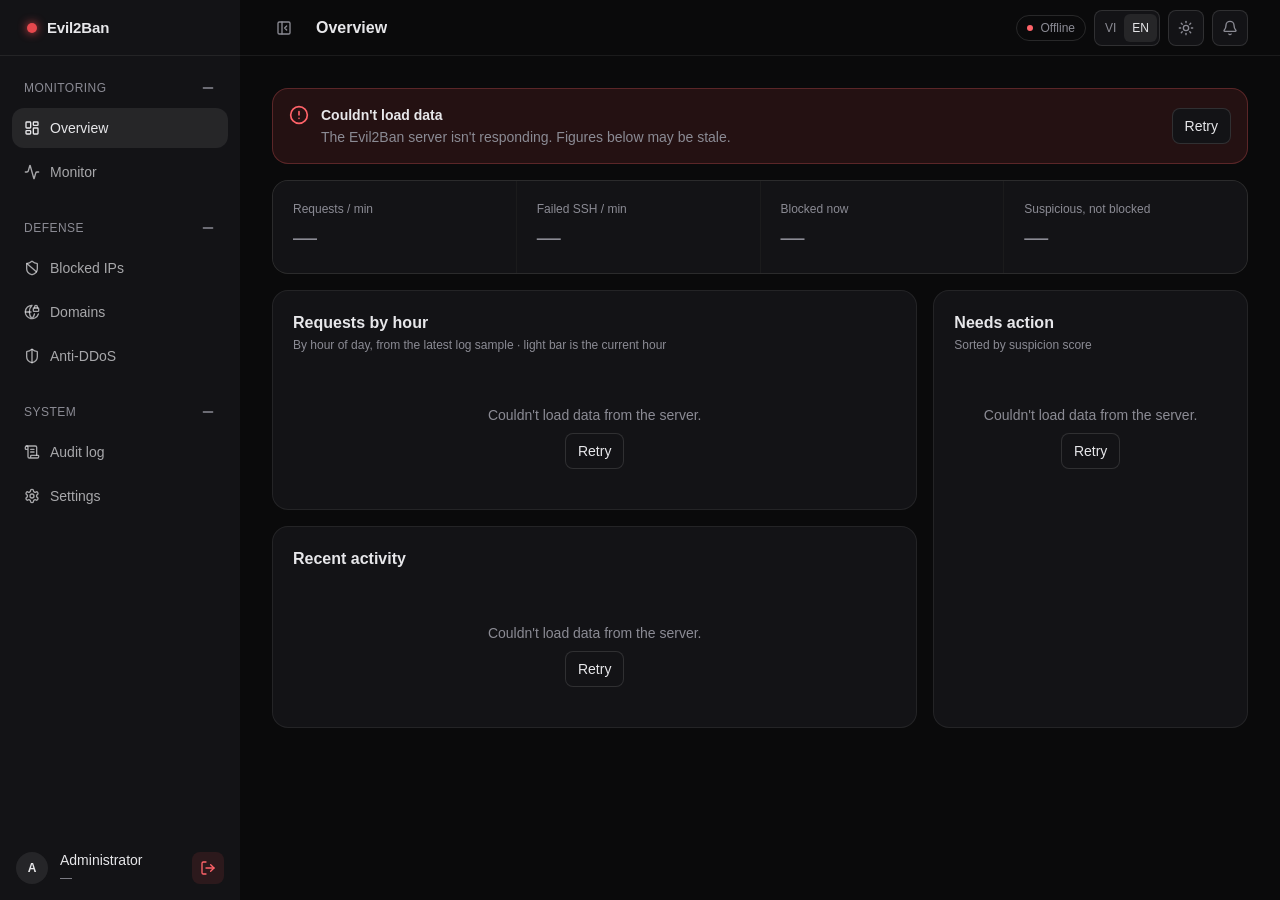
==== commit 849c4612: "Evil2Ban 1.3.0 — man Chong DDoS - 5 lop bao ve: khoa IP goc (chi Cloudflare), SYN Flood, UDP Flood, " ====
--- a/src/evil2ban/static/index.html
+++ b/src/evil2ban/static/index.html
@@ -13,7 +13,7 @@
     document.documentElement.dataset.theme = m;
   })();
 </script>
-<link rel="stylesheet" href="css/style.css?v=1.2.2">
+<link rel="stylesheet" href="css/style.css?v=1.3.0">
 </head>
 <body>
 
@@ -99,6 +99,7 @@
           <div id="bl-card"></div>
         </section>
         <section class="view hidden" id="view-domains"></section>
+        <section class="view hidden" id="view-ddos"></section>
         <section class="view hidden" id="view-audit"></section>
         <section class="view hidden" id="view-settings"></section>
       </div>
@@ -107,8 +108,8 @@
 </div>
 
 <script src="vendor/sweetalert2.min.js?v=11.14.5"></script>
-<script src="js/icons.js?v=1.2.2"></script>
-<script src="js/i18n.js?v=1.2.2"></script>
-<script src="js/app.js?v=1.2.2"></script>
+<script src="js/icons.js?v=1.3.0"></script>
+<script src="js/i18n.js?v=1.3.0"></script>
+<script src="js/app.js?v=1.3.0"></script>
 </body>
 </html>
--- a/src/evil2ban/static/css/style.css
+++ b/src/evil2ban/static/css/style.css
@@ -634,3 +634,39 @@
 .geo-legend i { width: 20px; height: 8px; border-radius: 2px; }
 .geo-legend span:first-child { margin-right: 4px; } .geo-legend span:last-child { margin-left: 4px; }
 @media (max-width: 1023px) { .geo-grid { grid-template-columns: minmax(0, 1fr); } }
+
+/* ---------- Chống DDoS ---------- */
+.stat-value.danger { color: var(--danger); }
+.stat-value.warn { color: var(--warning); }
+.num-danger { color: var(--danger); }
+.small { font-size: 12px; line-height: 16px; }
+.strong { font-weight: 600; }
+.banner-acts { display: flex; flex-shrink: 0; gap: 8px; }
+.banner.pend {
+  position: sticky; top: 64px; z-index: 5; border-color: color-mix(in srgb, var(--warning) 30%, transparent);
+  background: var(--surface); box-shadow: 0 8px 24px rgb(0 0 0 / .18);
+}
+.countdown {
+  display: grid; place-items: center; flex-shrink: 0; width: 36px; height: 36px; border-radius: 50%;
+  background: var(--warning-bg); color: var(--warning); font-size: 14px; font-weight: 600; font-variant-numeric: tabular-nums;
+}
+.layers { margin: 0; padding: 0; list-style: none; border-top: 1px solid var(--border); }
+.layer { display: flex; gap: 16px; padding: 16px 20px; }
+.layer + .layer { border-top: 1px solid var(--border); }
+.layer-ico { display: grid; place-items: center; flex-shrink: 0; width: 36px; height: 36px; border-radius: 8px; background: var(--secondary); }
+.layer-main { flex: 1; min-width: 0; }
+.layer-head { display: flex; flex-wrap: wrap; align-items: center; gap: 8px; }
+.layer-title { font-size: 14px; font-weight: 600; }
+.layer-desc { margin-top: 4px; font-size: 14px; color: var(--muted); }
+.layer-kv { display: flex; flex-wrap: wrap; align-items: baseline; gap: 4px 8px; margin-top: 8px; font-size: 12px; line-height: 18px; }
+.layer-kv .mono { font-size: 12px; }
+.layer-side { display: flex; flex-direction: column; align-items: flex-end; gap: 8px; flex-shrink: 0; padding-top: 2px; }
+.switch:disabled, .link:disabled { opacity: .5; cursor: not-allowed; }
+.link:disabled:hover { text-decoration: none; }
+.skip { width: 58px; text-align: right; font-size: 12px; color: var(--muted); }
+@media (max-width: 639px) {
+  .banner.pend, .banner.err { flex-direction: column; align-items: stretch; }
+  .banner-acts .btn { flex: 1; }
+  .layer { gap: 12px; padding: 16px; }
+  .layer-ico { display: none; }
+}
